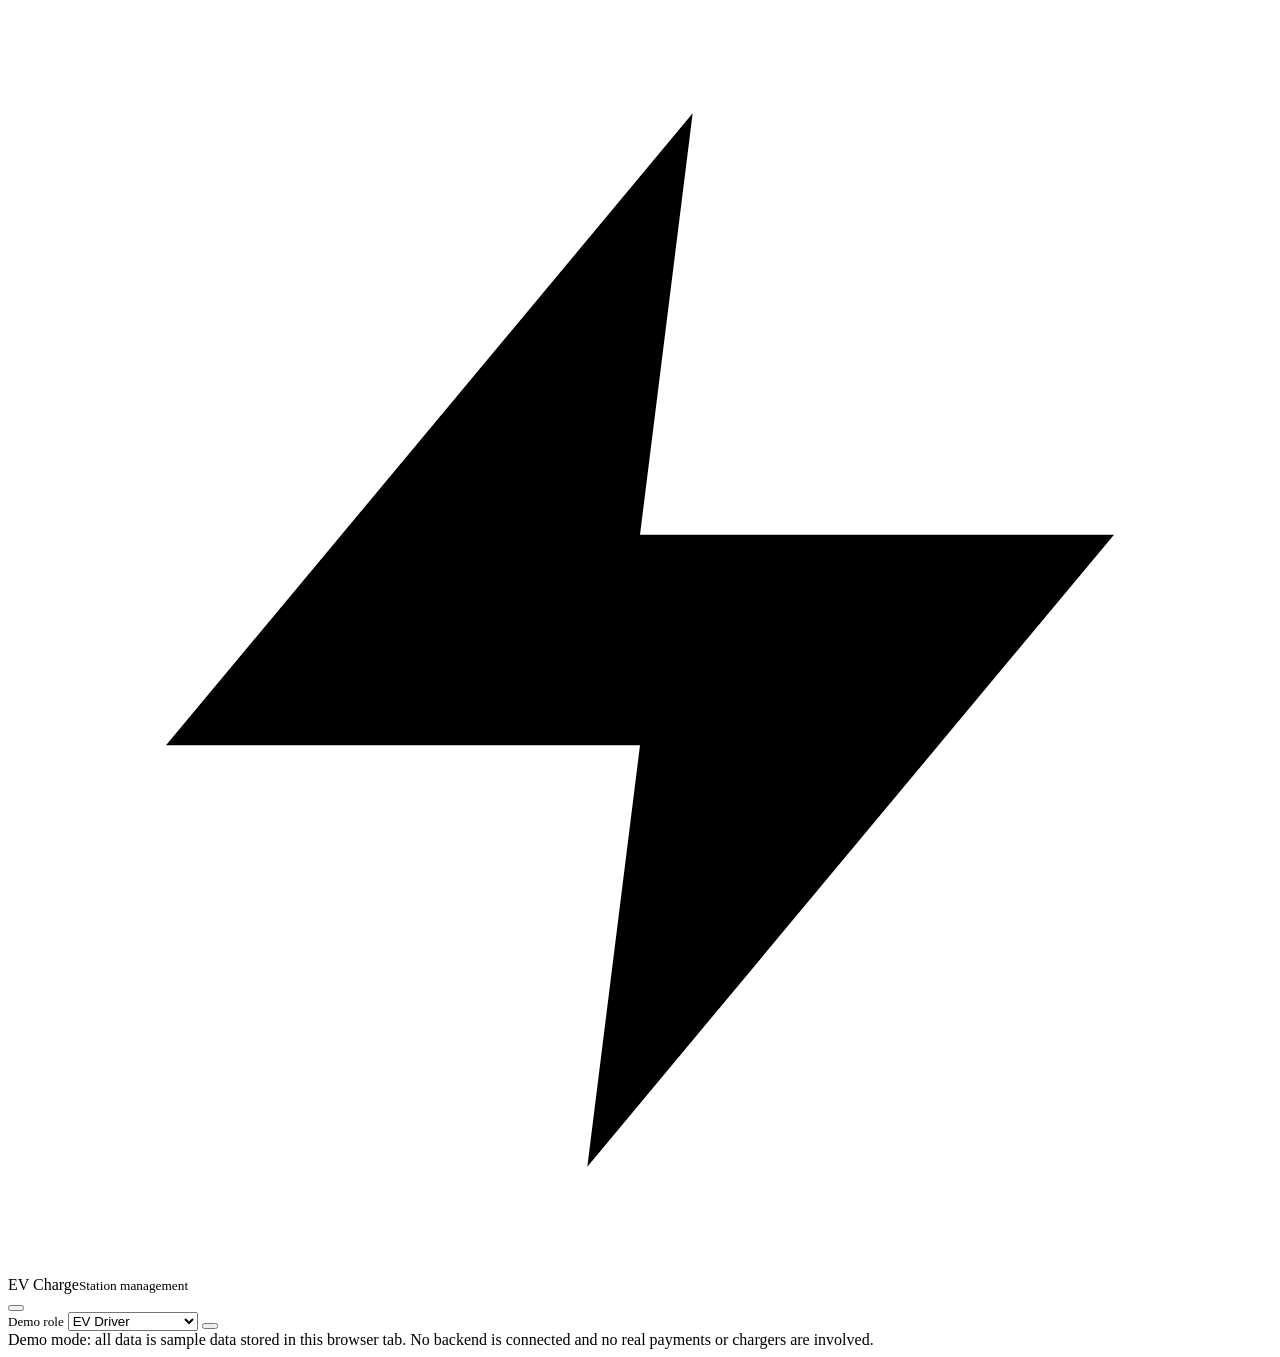
==== admin-dashboard.html @ 9bc51831 "Add files via upload" ====
<!DOCTYPE html>
<html lang="en">
<head>
<meta charset="utf-8">
<meta name="viewport" content="width=device-width, initial-scale=1, viewport-fit=cover">
<title>Admin Dashboard | EV Charge</title>
<link rel="preconnect" href="https://fonts.googleapis.com">
<link rel="preconnect" href="https://fonts.gstatic.com" crossorigin>
<link href="https://fonts.googleapis.com/css2?family=DM+Sans:wght@400;500;600;700&display=swap" rel="stylesheet">
<link rel="stylesheet" href="css/base.css">
<link rel="stylesheet" href="css/layout.css">
<link rel="stylesheet" href="css/components.css">
<script>try{var t=localStorage.getItem("ev-theme");if(t&&t!=="auto")document.documentElement.setAttribute("data-theme",t)}catch(e){}</script>
</head>
<body data-roles="admin" data-nav="admin-dashboard.html">
<div class="app">
  <aside class="sidebar" id="sidebar" aria-label="Main navigation">
    <div class="brand"><span class="logo"><svg class="icon" viewBox="0 0 24 24"><path d="M13 2L3 14h9l-1 8 10-12h-9z"/></svg></span><span>EV Charge<small>Station management</small></span></div>
    <nav class="nav" id="nav"></nav>
    <div class="side-foot" id="sideFoot"></div>
  </aside>
  <div class="scrim" id="scrim"></div>
  <div class="main">
    <header class="topbar">
      <button class="btn icon-btn menu-btn" id="menuBtn" aria-label="Open navigation"></button>
      <div class="spacer"></div>
      <label class="row role-lbl muted" for="roleSel" style="font-size:.82rem">Demo role</label>
      <select class="input ctl" id="roleSel" style="width:auto;min-width:130px" aria-label="Demo role">
        <option value="user">EV Driver</option><option value="operator">Station Operator</option><option value="admin">Admin</option>
      </select>
      <button class="btn icon-btn" id="themeBtn" aria-label="Toggle dark and light mode"></button>
    </header>
    <div class="demo-banner">Demo mode: all data is sample data stored in this browser tab. No backend is connected and no real payments or chargers are involved.</div>
    <main class="content" id="view"></main>
  </div>
</div>
<div class="toast-wrap" id="toasts" aria-live="polite"></div>
<dialog id="dlg"></dialog>
<script src="js/common.js"></script>
<script src="js/pages/admin-dashboard.js"></script>
</body>
</html>
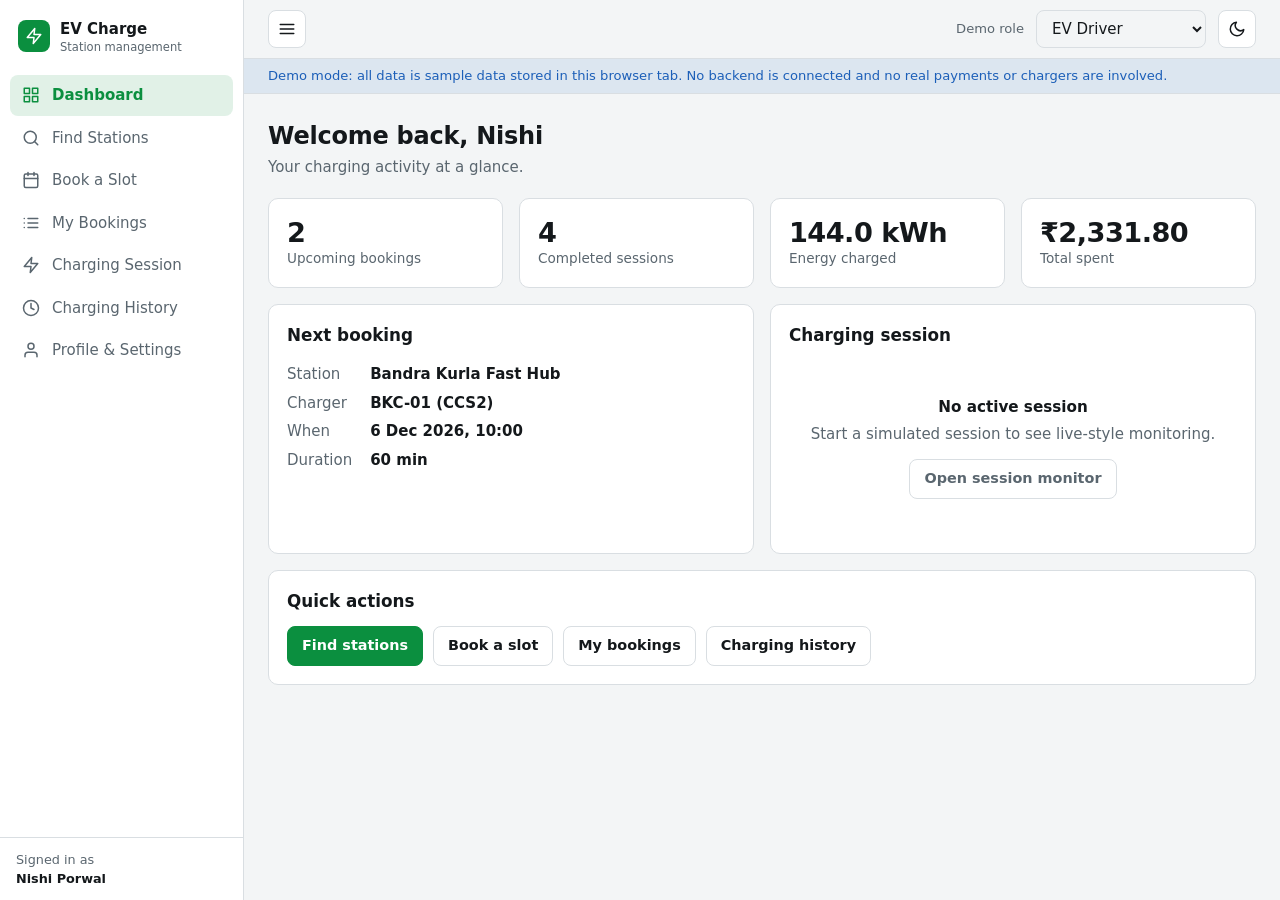
==== commit 133ddb06: "Update stylesheet and script links in admin dashboard" ====
--- a/admin-dashboard.html
+++ b/admin-dashboard.html
@@ -7,9 +7,9 @@
 <link rel="preconnect" href="https://fonts.googleapis.com">
 <link rel="preconnect" href="https://fonts.gstatic.com" crossorigin>
 <link href="https://fonts.googleapis.com/css2?family=DM+Sans:wght@400;500;600;700&display=swap" rel="stylesheet">
-<link rel="stylesheet" href="css/base.css">
-<link rel="stylesheet" href="css/layout.css">
-<link rel="stylesheet" href="css/components.css">
+<link rel="stylesheet" href="base.css">
+<link rel="stylesheet" href="layout.css">
+<link rel="stylesheet" href="components.css">
 <script>try{var t=localStorage.getItem("ev-theme");if(t&&t!=="auto")document.documentElement.setAttribute("data-theme",t)}catch(e){}</script>
 </head>
 <body data-roles="admin" data-nav="admin-dashboard.html">
@@ -36,7 +36,7 @@
 </div>
 <div class="toast-wrap" id="toasts" aria-live="polite"></div>
 <dialog id="dlg"></dialog>
-<script src="js/common.js"></script>
-<script src="js/pages/admin-dashboard.js"></script>
+<script src="common.js"></script>
+<script src="admin-dashboard.js"></script>
 </body>
 </html>
--- a/base.css
+++ b/base.css
@@ -0,0 +1,33 @@
+/* base.css - theme variables, reset, typography */
+:root{
+  --bg:#f3f5f6;--surface:#ffffff;--surface-2:#eef1f3;--border:#d9dee2;
+  --text:#14181b;--muted:#5a666f;--accent:#0b8f3f;--accent-soft:rgba(11,143,63,.12);--on-accent:#ffffff;
+  --warn:#a15c00;--warn-soft:rgba(161,92,0,.12);--danger:#c0262d;--danger-soft:rgba(192,38,45,.1);--info:#1c5fb8;--info-soft:rgba(28,95,184,.1);
+  --radius:10px;--sidebar-w:244px;
+  box-sizing:border-box;padding-top:env(safe-area-inset-top,0px);padding-bottom:env(safe-area-inset-bottom,0px);
+}
+@media (prefers-color-scheme:dark){
+  :root:not([data-theme="light"]){
+    --bg:#121416;--surface:#1a1d21;--surface-2:#22262b;--border:#2d3238;
+    --text:#e9edf0;--muted:#99a4ad;--accent:#2be07a;--accent-soft:rgba(43,224,122,.13);--on-accent:#06210f;
+    --warn:#f0b04a;--warn-soft:rgba(240,176,74,.13);--danger:#ff6b70;--danger-soft:rgba(255,107,112,.13);--info:#6fb0ff;--info-soft:rgba(111,176,255,.13);
+  }
+}
+:root[data-theme="dark"]{
+  --bg:#121416;--surface:#1a1d21;--surface-2:#22262b;--border:#2d3238;
+  --text:#e9edf0;--muted:#99a4ad;--accent:#2be07a;--accent-soft:rgba(43,224,122,.13);--on-accent:#06210f;
+  --warn:#f0b04a;--warn-soft:rgba(240,176,74,.13);--danger:#ff6b70;--danger-soft:rgba(255,107,112,.13);--info:#6fb0ff;--info-soft:rgba(111,176,255,.13);
+}
+*,*::before,*::after{box-sizing:border-box}
+html{height:100%;scroll-padding-top:env(safe-area-inset-top,0px)}
+body{margin:0;min-height:100%;background:var(--bg);color:var(--text);font-family:"DM Sans",system-ui,-apple-system,"Segoe UI",Roboto,sans-serif;font-size:15px;line-height:1.5}
+h1,h2,h3,p{margin:0}
+h1{font-size:1.5rem;font-weight:700;letter-spacing:-.01em}
+h2{font-size:1.05rem;font-weight:600}
+h3{font-size:.95rem;font-weight:600}
+a{color:inherit;text-decoration:none}
+button,input,select{font:inherit;color:inherit}
+:focus-visible{outline:2px solid var(--accent);outline-offset:2px}
+.icon{width:18px;height:18px;fill:none;stroke:currentColor;stroke-width:2;stroke-linecap:round;stroke-linejoin:round;flex:none}
+
+@media (prefers-reduced-motion:reduce){*{animation:none!important;transition:none!important}}
--- a/layout.css
+++ b/layout.css
@@ -0,0 +1,30 @@
+/* layout.css - sidebar, top bar, page container */
+/* layout */
+.app{display:flex;min-height:100vh}
+.sidebar{width:var(--sidebar-w);background:var(--surface);border-right:1px solid var(--border);display:flex;flex-direction:column;position:fixed;inset:0 auto 0 0;z-index:30;transition:transform .2s ease;padding-top:env(safe-area-inset-top,0px)}
+.brand{display:flex;align-items:center;gap:10px;padding:18px 18px 14px;font-weight:700}
+.brand .logo{width:32px;height:32px;border-radius:8px;background:var(--accent);color:var(--on-accent);display:grid;place-items:center}
+.brand small{display:block;font-weight:500;color:var(--muted);font-size:.72rem;line-height:1.1}
+.nav{padding:8px 10px;display:flex;flex-direction:column;gap:2px;overflow-y:auto;flex:1}
+.nav a{display:flex;align-items:center;gap:12px;padding:9px 12px;border-radius:8px;color:var(--muted);font-weight:500}
+.nav a:hover{background:var(--surface-2);color:var(--text)}
+.nav a.active{background:var(--accent-soft);color:var(--accent);font-weight:600}
+.side-foot{padding:12px 16px;border-top:1px solid var(--border);font-size:.8rem;color:var(--muted)}
+.main{flex:1;margin-left:var(--sidebar-w);min-width:0;display:flex;flex-direction:column}
+.topbar{position:sticky;top:0;z-index:20;background:var(--bg);border-bottom:1px solid var(--border);display:flex;align-items:center;gap:12px;padding:10px 24px;padding-top:calc(10px + env(safe-area-inset-top,0px))}
+.topbar .spacer{flex:1}
+.menu-btn{display:none}
+.content{padding:24px;max-width:1180px;width:100%;margin:0 auto}
+.scrim{display:none}
+.demo-banner{background:var(--info-soft);color:var(--info);padding:7px 24px;font-size:.82rem;border-bottom:1px solid var(--border)}
+
+@media (max-width:860px){
+  .sidebar{transform:translateX(-100%)}
+  .sidebar.open{transform:none;box-shadow:0 0 40px rgba(0,0,0,.5)}
+  .scrim.show{display:block;position:fixed;inset:0;background:rgba(0,0,0,.5);z-index:25}
+  .main{margin-left:0}
+  .menu-btn{display:inline-flex}
+  .content{padding:16px}
+  .topbar,.demo-banner{padding-left:16px;padding-right:16px}
+}
+@media (max-width:620px){.role-lbl{display:none}}
--- a/components.css
+++ b/components.css
@@ -0,0 +1,67 @@
+/* components.css - buttons, forms, cards, tables, badges, dialogs */
+/* controls */
+.btn{display:inline-flex;align-items:center;justify-content:center;gap:8px;border:1px solid var(--border);background:var(--surface);padding:8px 14px;border-radius:8px;cursor:pointer;font-weight:600;font-size:.9rem;min-height:38px}
+.btn:hover{background:var(--surface-2)}
+.btn.primary{background:var(--accent);color:var(--on-accent);border-color:var(--accent)}
+.btn.primary:hover{filter:brightness(1.07)}
+.btn.danger{color:var(--danger);border-color:var(--danger)}
+.btn.danger:hover{background:var(--danger-soft)}
+.btn.sm{padding:4px 10px;min-height:30px;font-size:.82rem}
+.btn[disabled]{opacity:.5;cursor:not-allowed}
+.icon-btn{width:38px;padding:0}
+.field{display:flex;flex-direction:column;gap:5px;min-width:0}
+.field label{font-size:.82rem;font-weight:600;color:var(--muted)}
+.input,select.input{background:var(--bg);border:1px solid var(--border);border-radius:8px;padding:8px 11px;min-height:38px;width:100%}
+.input:focus{border-color:var(--accent)}
+.err{color:var(--danger);font-size:.8rem}
+.input.invalid{border-color:var(--danger)}
+.grid{display:grid;gap:16px}
+.g2{grid-template-columns:repeat(2,minmax(0,1fr))}
+.g3{grid-template-columns:repeat(3,minmax(0,1fr))}
+.g4{grid-template-columns:repeat(4,minmax(0,1fr))}
+.gauto{grid-template-columns:repeat(auto-fill,minmax(290px,1fr))}
+.card{background:var(--surface);border:1px solid var(--border);border-radius:var(--radius);padding:18px}
+.card-head{display:flex;align-items:center;justify-content:space-between;gap:10px;margin-bottom:12px;flex-wrap:wrap}
+.page-head{display:flex;align-items:flex-start;justify-content:space-between;gap:12px;margin-bottom:20px;flex-wrap:wrap}
+.page-head p{color:var(--muted);margin-top:2px}
+.stat .num{font-size:1.7rem;font-weight:700;letter-spacing:-.02em;line-height:1.15}
+.stat .lbl{color:var(--muted);font-size:.85rem}
+.muted{color:var(--muted)}
+.row{display:flex;align-items:center;gap:10px;flex-wrap:wrap}
+.row.between{justify-content:space-between}
+.stack{display:flex;flex-direction:column;gap:12px}
+.badge{display:inline-flex;align-items:center;gap:6px;padding:2px 9px;border-radius:99px;font-size:.76rem;font-weight:600;background:var(--surface-2);color:var(--muted);white-space:nowrap}
+.badge.ok{background:var(--accent-soft);color:var(--accent)}
+.badge.warn{background:var(--warn-soft);color:var(--warn)}
+.badge.bad{background:var(--danger-soft);color:var(--danger)}
+.badge.info{background:var(--info-soft);color:var(--info)}
+.dot{width:7px;height:7px;border-radius:50%;background:currentColor}
+.tabs{display:flex;gap:4px;border-bottom:1px solid var(--border);margin-bottom:16px;overflow-x:auto}
+.tab{background:none;border:0;padding:9px 14px;cursor:pointer;color:var(--muted);font-weight:600;border-bottom:2px solid transparent;white-space:nowrap}
+.tab.active{color:var(--accent);border-bottom-color:var(--accent)}
+.tbl-wrap{overflow-x:auto;border:1px solid var(--border);border-radius:var(--radius);background:var(--surface)}
+table{width:100%;border-collapse:collapse;font-size:.9rem}
+th,td{text-align:left;padding:10px 14px;border-bottom:1px solid var(--border);white-space:nowrap}
+th{color:var(--muted);font-weight:600;font-size:.8rem;background:var(--surface-2)}
+tr:last-child td{border-bottom:0}
+.empty{text-align:center;padding:36px 16px;color:var(--muted)}
+.empty h3{color:var(--text);margin-bottom:4px}
+.meter{height:8px;background:var(--surface-2);border-radius:99px;overflow:hidden}
+.meter>span{display:block;height:100%;background:var(--accent)}
+.kv{display:grid;grid-template-columns:auto 1fr;gap:6px 18px}
+.kv dt{color:var(--muted)}.kv dd{margin:0;font-weight:600}
+.list-item{display:flex;align-items:center;justify-content:space-between;gap:10px;padding:10px 0;border-bottom:1px solid var(--border);flex-wrap:wrap}
+.list-item:last-child{border-bottom:0}
+.toggle{display:inline-flex;align-items:center;gap:8px}
+.toast-wrap{position:fixed;right:16px;bottom:calc(16px + env(safe-area-inset-bottom,0px));display:flex;flex-direction:column;gap:8px;z-index:60}
+.toast{background:var(--surface);border:1px solid var(--border);border-left:4px solid var(--accent);padding:10px 14px;border-radius:8px;box-shadow:0 6px 20px rgba(0,0,0,.25);max-width:320px;animation:pop .18s ease}
+.toast.bad{border-left-color:var(--danger)}
+@keyframes pop{from{opacity:0;transform:translateY(6px)}to{opacity:1;transform:none}}
+dialog{background:var(--surface);color:var(--text);border:1px solid var(--border);border-radius:var(--radius);padding:22px;width:min(460px,calc(100vw - 28px))}
+dialog::backdrop{background:rgba(0,0,0,.55)}
+.sim-box{border:1px dashed var(--info);background:var(--info-soft);color:var(--info);padding:8px 12px;border-radius:8px;font-size:.84rem}
+.big-timer{font-size:2.4rem;font-weight:700;letter-spacing:-.02em;font-variant-numeric:tabular-nums}
+.ctl select.input{min-width:150px}
+
+@media (max-width:1000px){.g4{grid-template-columns:repeat(2,minmax(0,1fr))}.g3{grid-template-columns:repeat(2,minmax(0,1fr))}}
+@media (max-width:620px){.g2,.g3,.g4{grid-template-columns:1fr}}
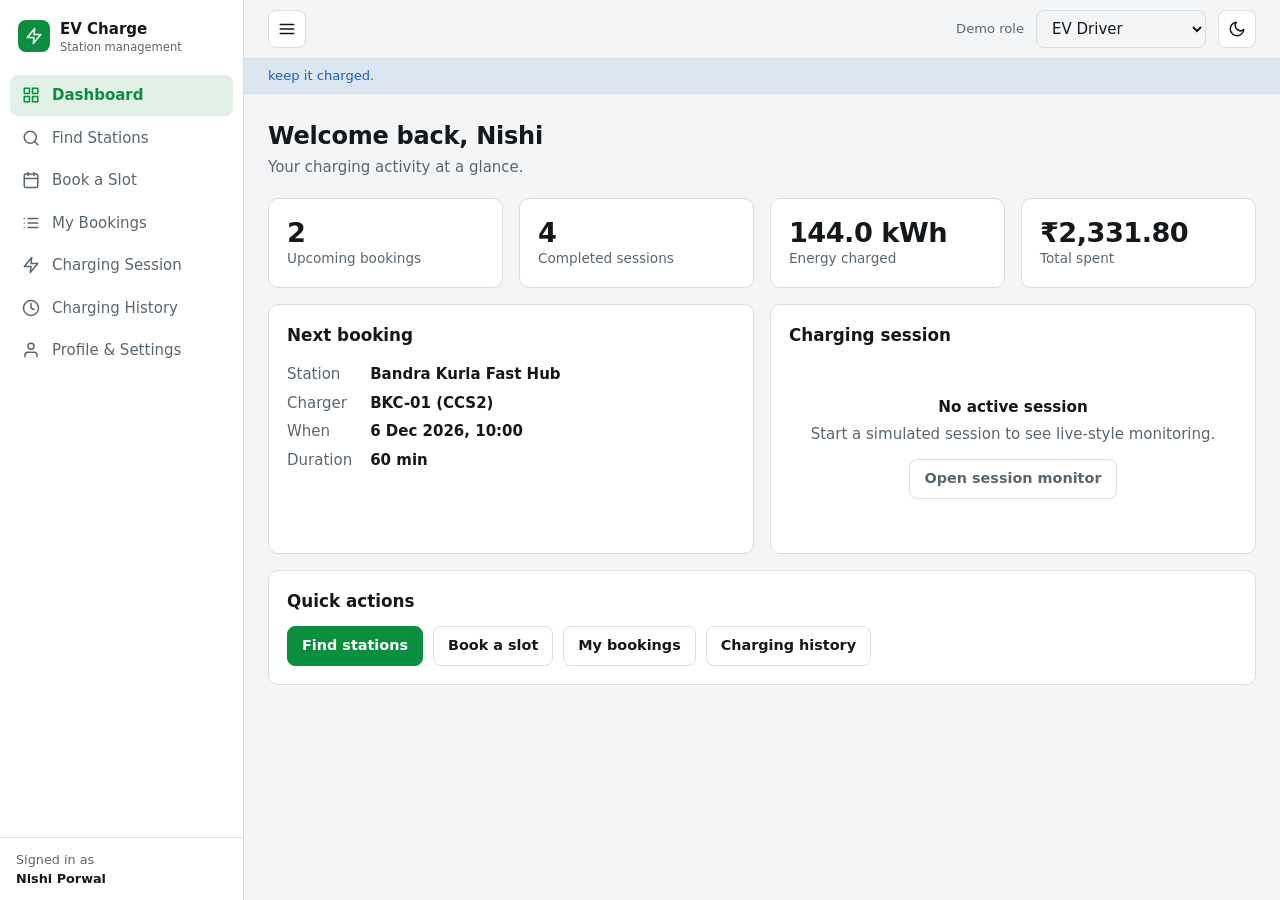
==== commit 7c53f07b: "Modify role label and demo banner text Updated label text for role selection and changed demo banner" ====
--- a/admin-dashboard.html
+++ b/admin-dashboard.html
@@ -24,13 +24,13 @@
     <header class="topbar">
       <button class="btn icon-btn menu-btn" id="menuBtn" aria-label="Open navigation"></button>
       <div class="spacer"></div>
-      <label class="row role-lbl muted" for="roleSel" style="font-size:.82rem">Demo role</label>
+      <label class="row role-lbl muted" for="roleSel" style="font-size:.82rem">Role</label>
       <select class="input ctl" id="roleSel" style="width:auto;min-width:130px" aria-label="Demo role">
         <option value="user">EV Driver</option><option value="operator">Station Operator</option><option value="admin">Admin</option>
       </select>
       <button class="btn icon-btn" id="themeBtn" aria-label="Toggle dark and light mode"></button>
     </header>
-    <div class="demo-banner">Demo mode: all data is sample data stored in this browser tab. No backend is connected and no real payments or chargers are involved.</div>
+    <div class="demo-banner">Keep it Charged.</div>
     <main class="content" id="view"></main>
   </div>
 </div>
